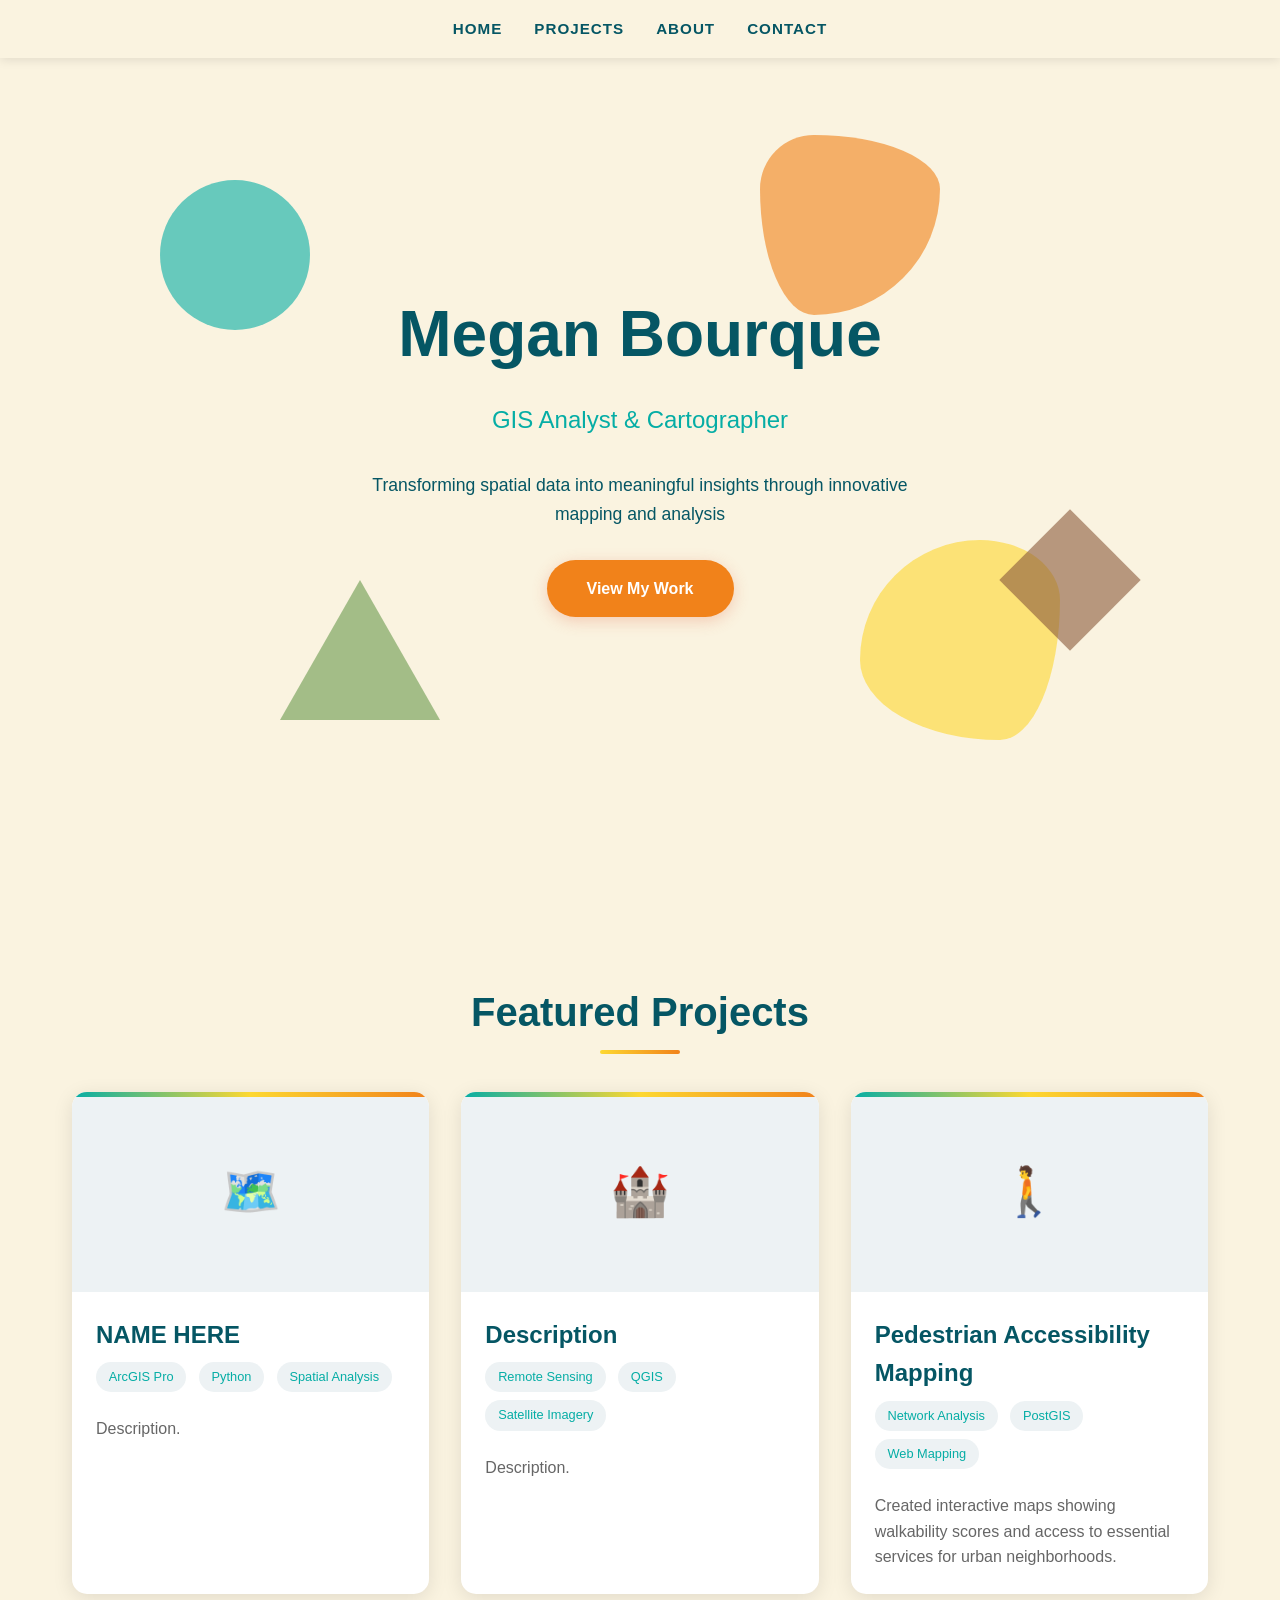
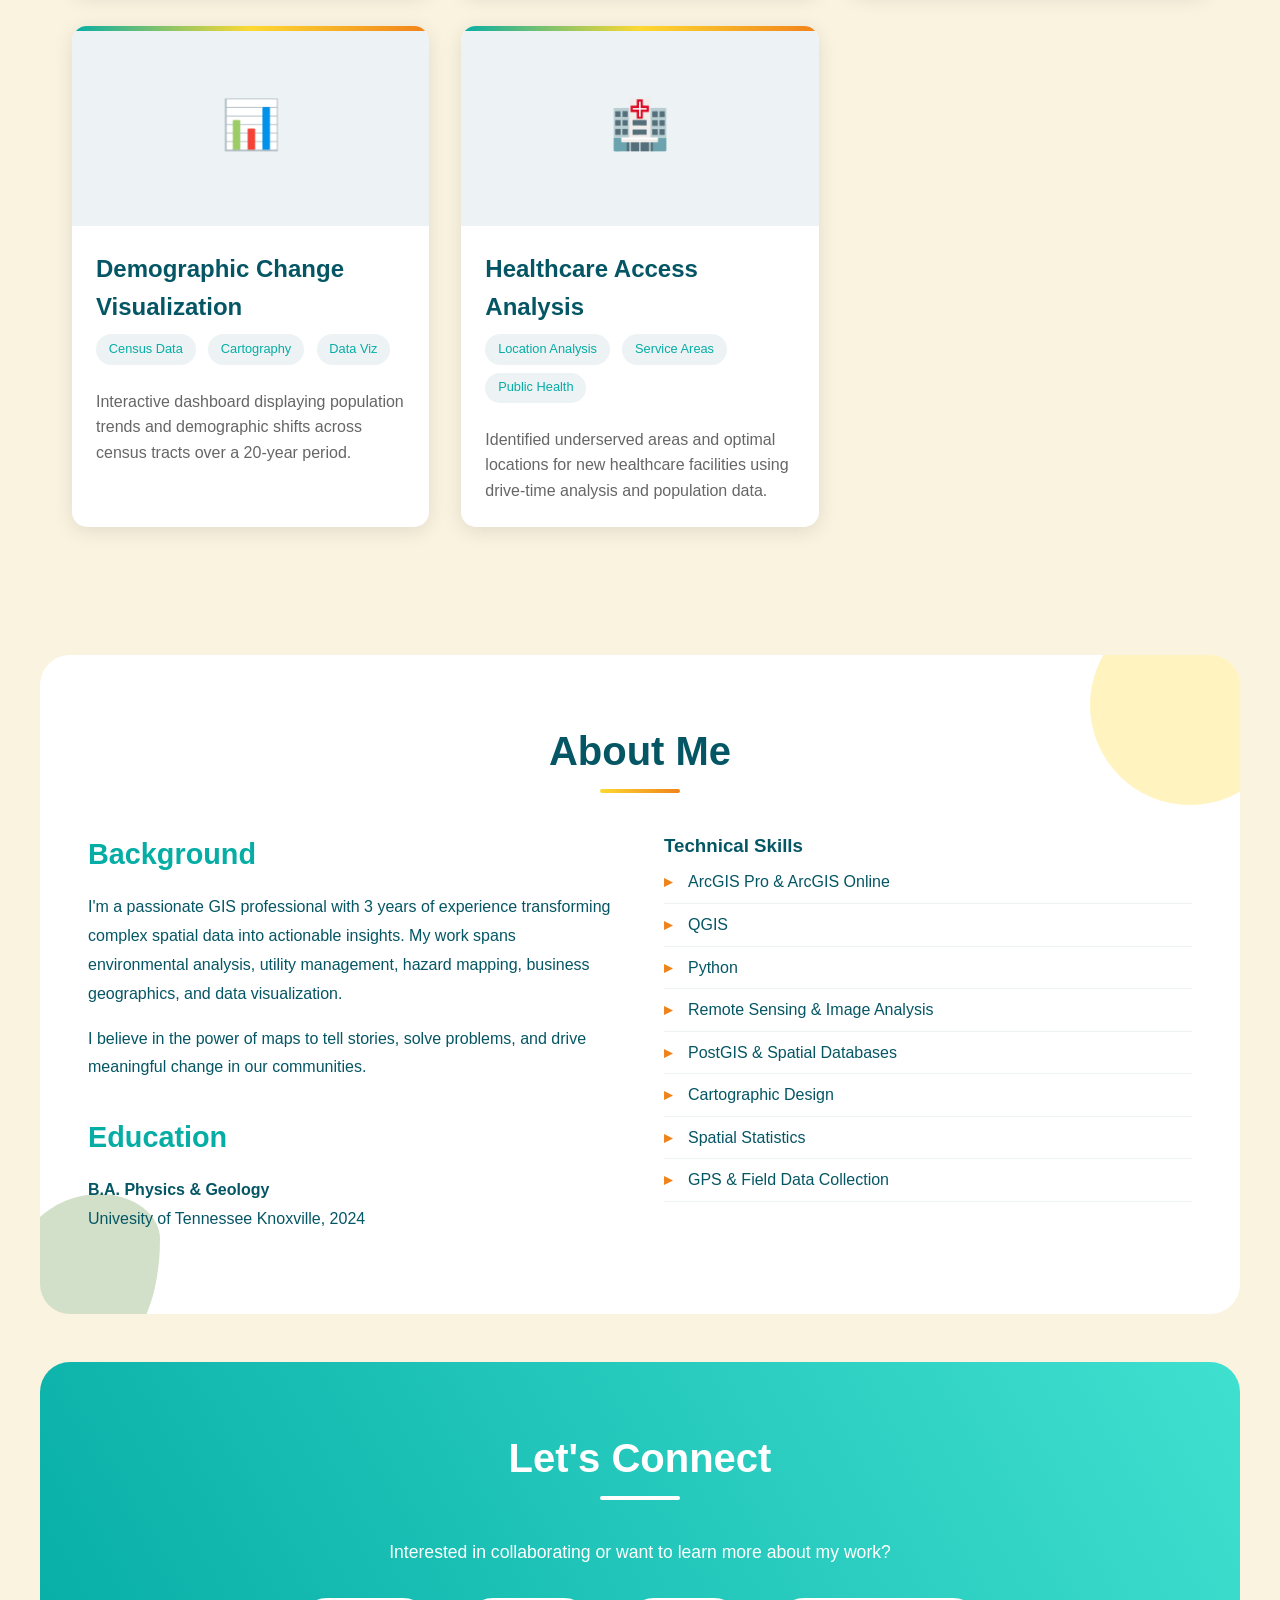
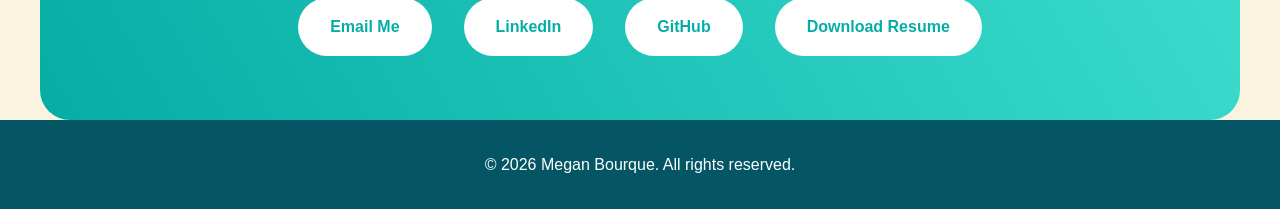
==== index.html @ 4f2a0fa8 "Update index.html" ====
<!doctype html>
<html itemscope="" itemtype="http://schema.org/WebPage" lang="en">

<!DOCTYPE html>
<html lang="en">
<head>
    <meta charset="UTF-8">
    <meta name="viewport" content="width=device-width, initial-scale=1.0">
    <title>GIS Portfolio | Your Name</title>
    <style>
        * {
            margin: 0;
            padding: 0;
            box-sizing: border-box;
        }

        :root {
            --teal: hsl(177, 94%, 35%);
            --orange: #f1821a;
            --yellow: #fdd831;
            --green: #6A994E;
            --brown: #8B5A3C;
            --cream: #FAF3E0;
            --dark: #055664;
            --light-gray: #EDF2F4;
            --tuqoise: #40E0D0;
        }

        body {
            font-family: 'Segoe UI', Tahoma, Geneva, Verdana, sans-serif;
            color: var(--dark);
            line-height: 1.6;
            background: var(--cream);
            overflow-x: hidden;
        }

        nav {
            position: fixed;
            top: 0;
            width: 100%;
            background: rgba(250, 243, 224, 0.95);
            backdrop-filter: blur(10px);
            padding: 1rem 2rem;
            z-index: 1000;
            box-shadow: 0 2px 10px rgba(0,0,0,0.1);
        }

        nav ul {
            list-style: none;
            display: flex;
            justify-content: center;
            gap: 2rem;
        }

        nav a {
            text-decoration: none;
            color: var(--dark);
            font-weight: 600;
            font-size: 0.95rem;
            text-transform: uppercase;
            letter-spacing: 1px;
            transition: color 0.3s;
            position: relative;
        }

        nav a::after {
            content: '';
            position: absolute;
            bottom: -5px;
            left: 0;
            width: 0;
            height: 3px;
            background: var(--teal);
            transition: width 0.3s;
        }

        nav a:hover::after {
            width: 100%;
        }

        nav a:hover {
            color: var(--teal);
        }

        #hero {
            min-height: 100vh;
            display: flex;
            align-items: center;
            justify-content: center;
            position: relative;
            overflow: hidden;
            padding-top: 80px;
        }

        .hero-content {
            text-align: center;
            z-index: 10;
            max-width: 800px;
            padding: 2rem;
        }

        .hero-content h1 {
            font-size: 4rem;
            font-weight: 800;
            margin-bottom: 1rem;
            color: var(--dark);
        }

        .hero-content .subtitle {
            font-size: 1.5rem;
            color: var(--teal);
            margin-bottom: 2rem;
            font-weight: 300;
        }

        .hero-content p {
            font-size: 1.1rem;
            margin-bottom: 2rem;
            max-width: 600px;
            margin-left: auto;
            margin-right: auto;
        }

        .cta-button {
            display: inline-block;
            padding: 1rem 2.5rem;
            background: var(--orange);
            color: white;
            text-decoration: none;
            border-radius: 50px;
            font-weight: 600;
            transition: all 0.3s;
            box-shadow: 0 4px 15px rgba(231, 111, 81, 0.3);
        }

        .cta-button:hover {
            transform: translateY(-3px);
            box-shadow: 0 6px 20px rgba(231, 111, 81, 0.4);
        }

        .shape {
            position: absolute;
            opacity: 0.6;
            animation: float 6s ease-in-out infinite;
        }

        .shape.circle {
            width: 150px;
            height: 150px;
            background: var(--teal);
            border-radius: 50%;
            top: 20%;
            left: 10%;
            animation-delay: 0s;
        }

        .shape.blob1 {
            width: 200px;
            height: 200px;
            background: var(--yellow);
            border-radius: 60% 40% 30% 70% / 60% 30% 70% 40%;
            top: 60%;
            right: 15%;
            animation-delay: 1s;
        }

        .shape.triangle {
            width: 0;
            height: 0;
            border-left: 80px solid transparent;
            border-right: 80px solid transparent;
            border-bottom: 140px solid var(--green);
            bottom: 20%;
            left: 20%;
            animation-delay: 2s;
        }

        .shape.blob2 {
            width: 180px;
            height: 180px;
            background: var(--orange);
            border-radius: 30% 70% 70% 30% / 30% 30% 70% 70%;
            top: 15%;
            right: 25%;
            animation-delay: 1.5s;
        }

        .shape.square {
            width: 100px;
            height: 100px;
            background: var(--brown);
            transform: rotate(45deg);
            bottom: 30%;
            right: 10%;
            animation-delay: 0.5s;
        }

        @keyframes float {
            0%, 100% {
                transform: translateY(0) rotate(0deg);
            }
            50% {
                transform: translateY(-20px) rotate(5deg);
            }
        }

        section {
            padding: 5rem 2rem;
            max-width: 1200px;
            margin: 0 auto;
        }

        section h2 {
            font-size: 2.5rem;
            margin-bottom: 3rem;
            text-align: center;
            position: relative;
            color: var(--dark);
        }

        section h2::after {
            content: '';
            position: absolute;
            bottom: -10px;
            left: 50%;
            transform: translateX(-50%);
            width: 80px;
            height: 4px;
            background: linear-gradient(90deg, var(--yellow), var(--orange));
            border-radius: 2px;
        }

        .projects-grid {
            display: grid;
            grid-template-columns: repeat(auto-fit, minmax(300px, 1fr));
            gap: 2rem;
            margin-top: 3rem;
        }

        .project-card {
            background: white;
            border-radius: 15px;
            overflow: hidden;
            box-shadow: 0 4px 20px rgba(0,0,0,0.1);
            transition: transform 0.3s, box-shadow 0.3s;
            position: relative;
        }

        .project-card::before {
            content: '';
            position: absolute;
            top: 0;
            left: 0;
            width: 100%;
            height: 5px;
            background: linear-gradient(90deg, var(--teal), var(--yellow), var(--orange));
        }

        .project-card:hover {
            transform: translateY(-10px);
            box-shadow: 0 8px 30px rgba(0,0,0,0.15);
        }

        .project-image {
            width: 100%;
            height: 200px;
            background: var(--light-gray);
            display: flex;
            align-items: center;
            justify-content: center;
            font-size: 3rem;
        }

        .project-content {
            padding: 1.5rem;
        }

        .project-content h3 {
            font-size: 1.5rem;
            margin-bottom: 0.5rem;
            color: var(--dark);
        }

        .project-tag {
            display: inline-block;
            padding: 0.3rem 0.8rem;
            background: var(--light-gray);
            color: var(--teal);
            border-radius: 20px;
            font-size: 0.8rem;
            margin-right: 0.5rem;
            margin-bottom: 0.5rem;
        }

        .project-content p {
            margin-top: 1rem;
            color: #666;
        }

        #about {
            background: white;
            border-radius: 30px;
            padding: 4rem 3rem;
            margin: 3rem auto;
            position: relative;
            overflow: hidden;
        }

        #about::before {
            content: '';
            position: absolute;
            top: -50px;
            right: -50px;
            width: 200px;
            height: 200px;
            background: var(--yellow);
            border-radius: 50%;
            opacity: 0.3;
        }

        #about::after {
            content: '';
            position: absolute;
            bottom: -30px;
            left: -30px;
            width: 150px;
            height: 150px;
            background: var(--green);
            border-radius: 60% 40% 30% 70% / 60% 30% 70% 40%;
            opacity: 0.3;
        }

        .about-content {
            display: grid;
            grid-template-columns: 1fr 1fr;
            gap: 3rem;
            position: relative;
            z-index: 1;
        }

        .about-text h3 {
            font-size: 1.8rem;
            margin-bottom: 1rem;
            color: var(--teal);
        }

        .about-text p {
            margin-bottom: 1rem;
            line-height: 1.8;
        }

        .skills-list {
            list-style: none;
        }

        .skills-list li {
            padding: 0.5rem 0;
            border-bottom: 1px solid var(--light-gray);
            position: relative;
            padding-left: 1.5rem;
        }

        .skills-list li::before {
            content: '▸';
            position: absolute;
            left: 0;
            color: var(--orange);
            font-weight: bold;
        }

        #contact {
            text-align: center;
            background: linear-gradient(60deg, var(--teal), var(--tuqoise));
            color: white;
            border-radius: 30px;
            padding: 4rem 2rem;
        }

        #contact h2 {
            color: white;
        }

        #contact h2::after {
            background: white;
        }

        .contact-links {
            display: flex;
            justify-content: center;
            gap: 2rem;
            margin-top: 2rem;
            flex-wrap: wrap;
        }

        .contact-link {
            display: inline-block;
            padding: 1rem 2rem;
            background: white;
            color: var(--teal);
            text-decoration: none;
            border-radius: 50px;
            font-weight: 600;
            transition: all 0.3s;
        }

        .contact-link:hover {
            transform: translateY(-3px);
            box-shadow: 0 6px 20px rgba(0,0,0,0.2);
        }

        footer {
            text-align: center;
            padding: 2rem;
            background: var(--dark);
            color: white;
        }

        @media (max-width: 768px) {
            .hero-content h1 {
                font-size: 2.5rem;
            }
            .hero-content .subtitle {
                font-size: 1.2rem;
            }
            nav ul {
                flex-wrap: wrap;
                gap: 1rem;
            }
            .about-content {
                grid-template-columns: 1fr;
            }
            section {
                padding: 3rem 1rem;
            }
            .shape {
                opacity: 0.3;
            }
        }
    </style>
</head>
<body>
    <nav>
        <ul>
            <li><a href="#hero">Home</a></li>
            <li><a href="#projects">Projects</a></li>
            <li><a href="#about">About</a></li>
            <li><a href="#contact">Contact</a></li>
        </ul>
    </nav>

    <section id="hero">
        <div class="shape circle"></div>
        <div class="shape blob1"></div>
        <div class="shape triangle"></div>
        <div class="shape blob2"></div>
        <div class="shape square"></div>
        
        <div class="hero-content">
            <h1>Megan Bourque</h1>
            <p class="subtitle">GIS Analyst & Cartographer</p>
            <p>Transforming spatial data into meaningful insights through innovative mapping and analysis</p>
            <a href="#projects" class="cta-button">View My Work</a>
        </div>
    </section>

    <section id="projects">
        <h2>Featured Projects</h2>
        <div class="projects-grid">
            <div class="project-card">
                <div class="project-image">🗺️</div>
                <div class="project-content">
                    <h3>NAME HERE</h3>
                    <div>
                        <span class="project-tag">ArcGIS Pro</span>
                        <span class="project-tag">Python</span>
                        <span class="project-tag">Spatial Analysis</span>
                    </div>
                    <p>Description.</p>
                </div>
            </div>

            <div class="project-card">
                <div class="project-image">🏰</div>
                <div class="project-content">
                    <h3>Description</h3>
                    <div>
                        <span class="project-tag">Remote Sensing</span>
                        <span class="project-tag">QGIS</span>
                        <span class="project-tag">Satellite Imagery</span>
                    </div>
                    <p>Description.</p>
                </div>
            </div>

            <div class="project-card">
                <div class="project-image">🚶</div>
                <div class="project-content">
                    <h3>Pedestrian Accessibility Mapping</h3>
                    <div>
                        <span class="project-tag">Network Analysis</span>
                        <span class="project-tag">PostGIS</span>
                        <span class="project-tag">Web Mapping</span>
                    </div>
                    <p>Created interactive maps showing walkability scores and access to essential services for urban neighborhoods.</p>
                </div>
            </div>

            <div class="project-card">
                <div class="project-image">📊</div>
                <div class="project-content">
                    <h3>Demographic Change Visualization</h3>
                    <div>
                        <span class="project-tag">Census Data</span>
                        <span class="project-tag">Cartography</span>
                        <span class="project-tag">Data Viz</span>
                    </div>
                    <p>Interactive dashboard displaying population trends and demographic shifts across census tracts over a 20-year period.</p>
                </div>
            </div>

            <div class="project-card">
                <div class="project-image">🏥</div>
                <div class="project-content">
                    <h3>Healthcare Access Analysis</h3>
                    <div>
                        <span class="project-tag">Location Analysis</span>
                        <span class="project-tag">Service Areas</span>
                        <span class="project-tag">Public Health</span>
                    </div>
                    <p>Identified underserved areas and optimal locations for new healthcare facilities using drive-time analysis and population data.</p>
                </div>
            </div>
        </div>
    </section>

    <section id="about">
        <h2>About Me</h2>
        <div class="about-content">
            <div class="about-text">
                <h3>Background</h3>
                <p>I'm a passionate GIS professional with 3 years of experience transforming complex spatial data into actionable insights. My work spans environmental analysis, utility management, hazard mapping, business geographics, and data visualization.</p>
                <p>I believe in the power of maps to tell stories, solve problems, and drive meaningful change in our communities.</p>
                <h3 style="margin-top: 2rem;">Education</h3>
                <p><strong>B.A. Physics & Geology </strong><br>
                Univesity of Tennessee Knoxville, 2024</p>
            </div>
            <div class="about-skills">
                <h3>Technical Skills</h3>
                <ul class="skills-list">
                    <li>ArcGIS Pro & ArcGIS Online</li>
                    <li>QGIS</li>
                    <li>Python </li>
                    <li>Remote Sensing & Image Analysis</li>
                    <li>PostGIS & Spatial Databases</li>
                    <li>Cartographic Design</li>
                    <li>Spatial Statistics</li>
                    <li>GPS & Field Data Collection</li>
                </ul>
            </div>
        </div>
    </section>

    <section id="contact">
        <h2>Let's Connect</h2>
        <p style="margin-bottom: 2rem; font-size: 1.1rem;">Interested in collaborating or want to learn more about my work?</p>
        <div class="contact-links">
            <a href="mailto:meganmakesmaps@gmail.com" class="contact-link">Email Me</a>
            <a href="https://www.linkedin.com/in/megan-bourque/" class="contact-link">LinkedIn</a>
            <a href="" class="contact-link">GitHub</a>
            <a href="your-resume.pdf" class="contact-link">Download Resume</a>
        </div>
    </section>

    <footer>
        <p>&copy; 2026 Megan Bourque. All rights reserved.</p>
    </footer>

    <script>
        document.querySelectorAll('a[href^="#"]').forEach(anchor => {
            anchor.addEventListener('click', function (e) {
                e.preventDefault();
                const target = document.querySelector(this.getAttribute('href'));
                if (target) {
                    target.scrollIntoView({
                        behavior: 'smooth',
                        block: 'start'
                    });
                }
            });
        });

        window.addEventListener('scroll', () => {
            let current = '';
            const sections = document.querySelectorAll('section');
            
            sections.forEach(section => {
                const sectionTop = section.offsetTop;
                const sectionHeight = section.clientHeight;
                if (pageYOffset >= sectionTop - 100) {
                    current = section.getAttribute('id');
                }
            });

            document.querySelectorAll('nav a').forEach(link => {
                link.classList.remove('active');
                if (link.getAttribute('href').slice(1) === current) {
                    link.classList.add('active');
                }
            });
        });
    </script>
</body>
</html>
</html>
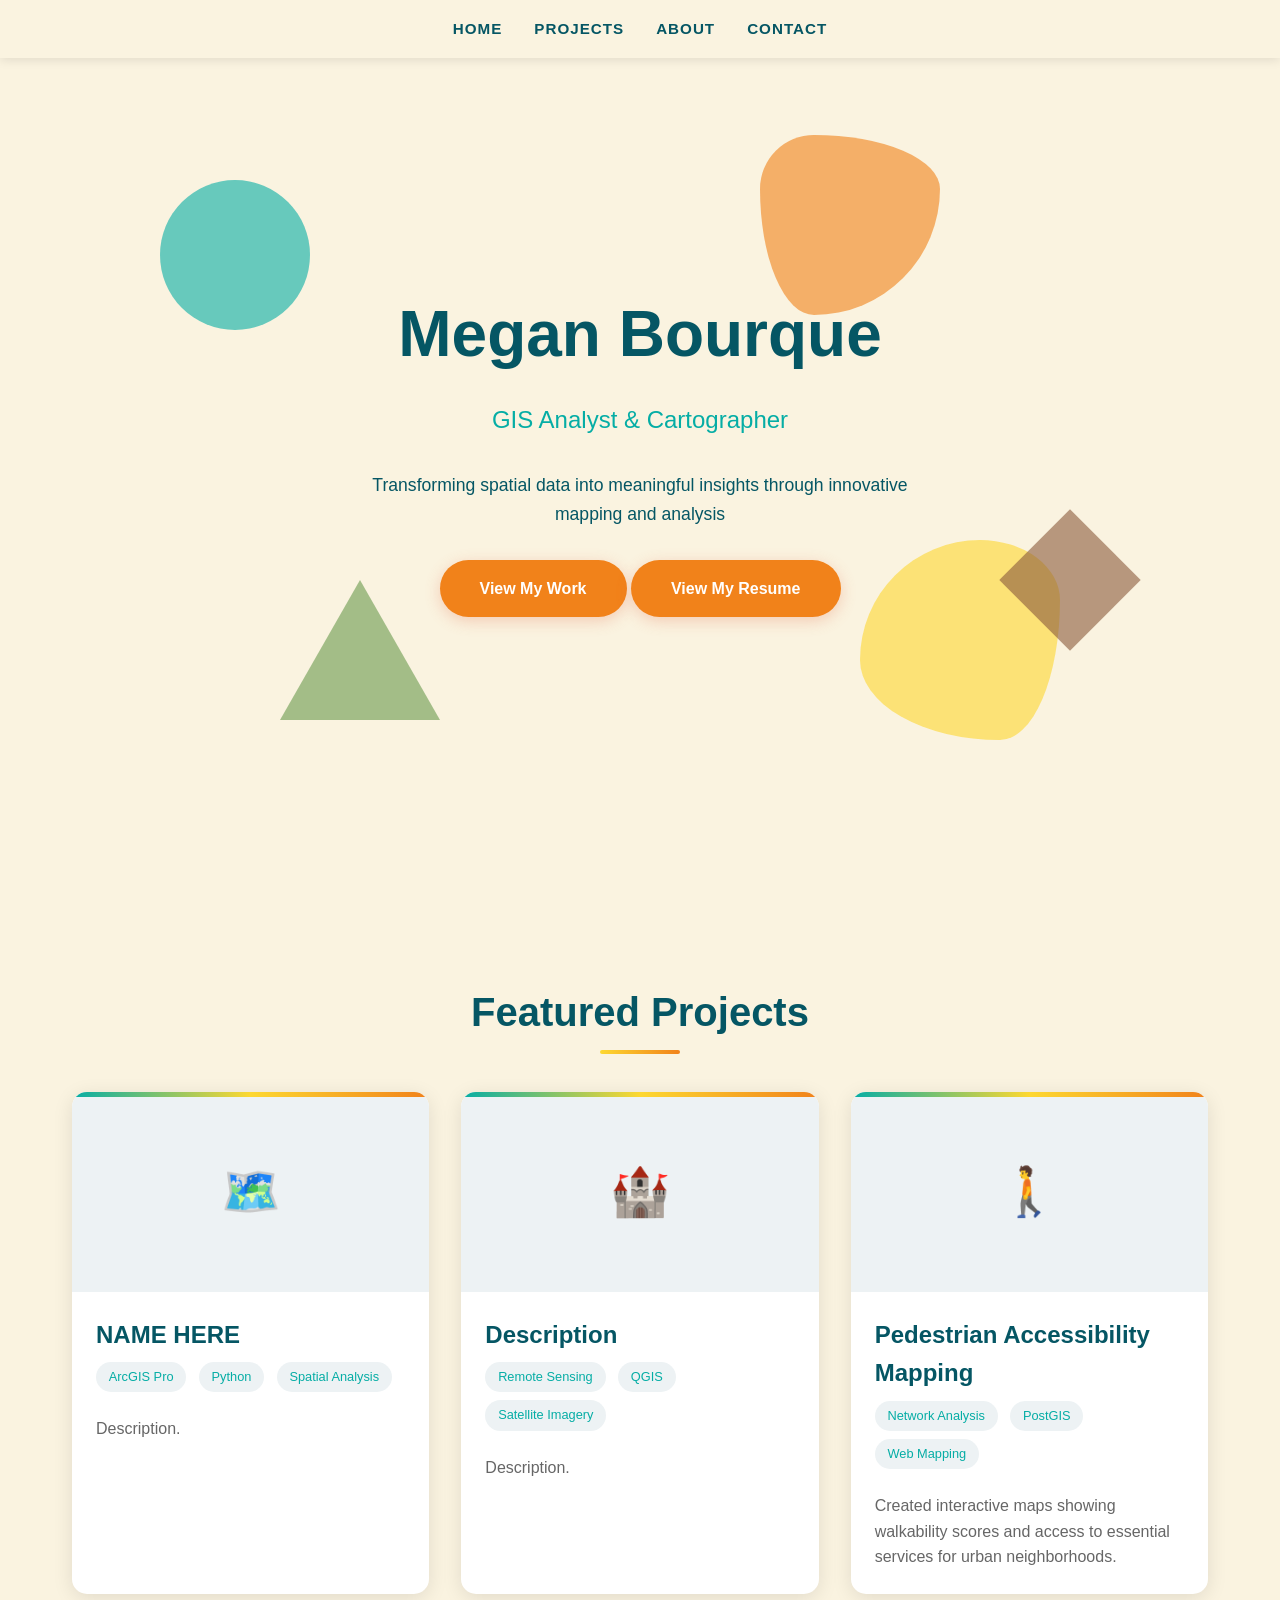
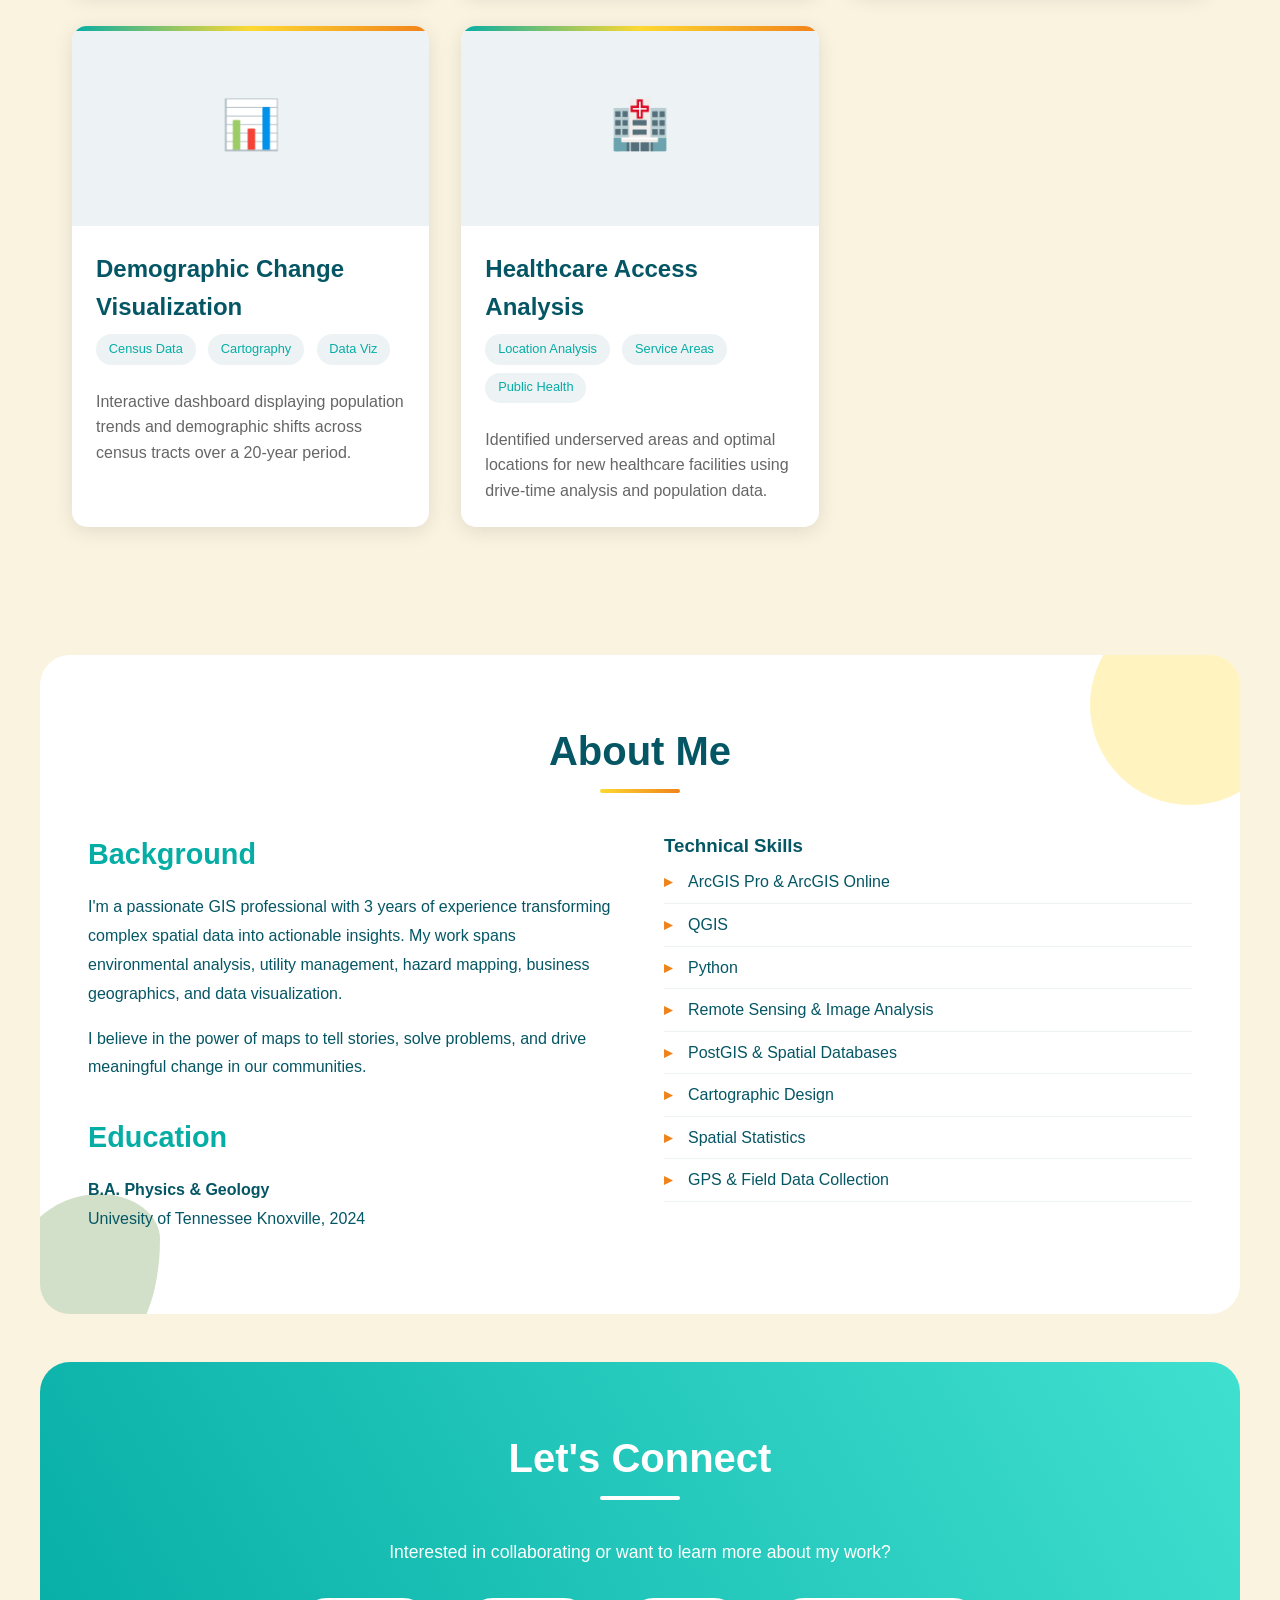
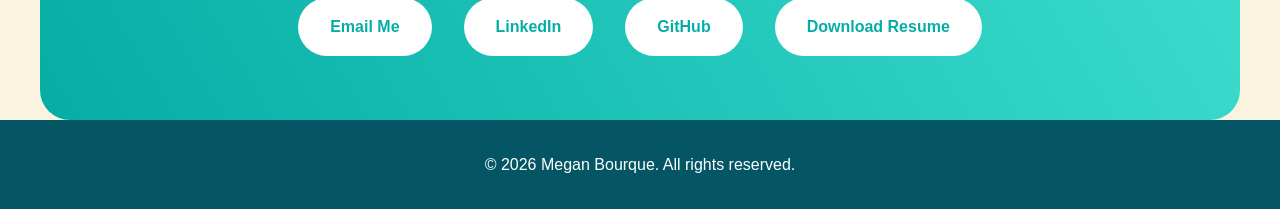
==== commit afef01a9: "added resume href" ====
--- a/index.html
+++ b/index.html
@@ -460,6 +460,7 @@
             <p class="subtitle">GIS Analyst & Cartographer</p>
             <p>Transforming spatial data into meaningful insights through innovative mapping and analysis</p>
             <a href="#projects" class="cta-button">View My Work</a>
+            <a href="BourqueMegan_ResumeSpring2026.pdf" class="cta-button">View My Resume</a>
         </div>
     </section>
 
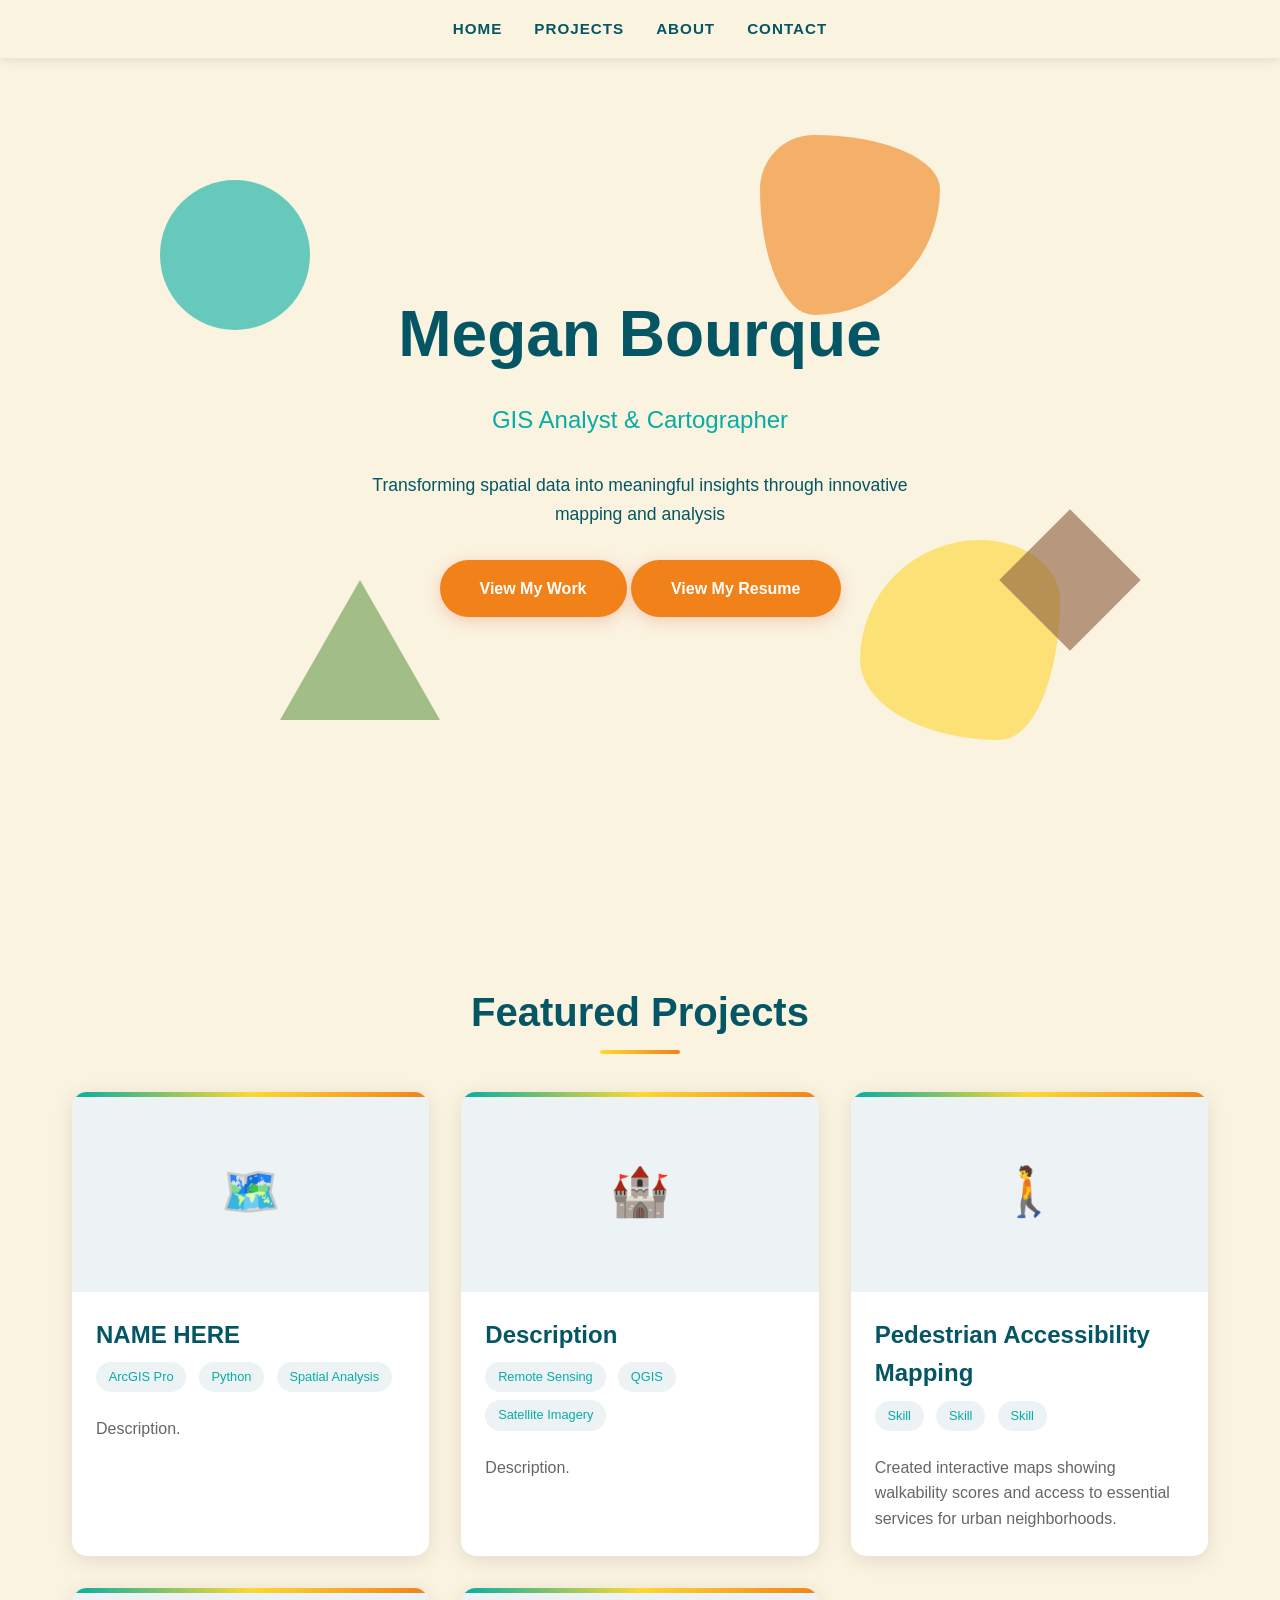
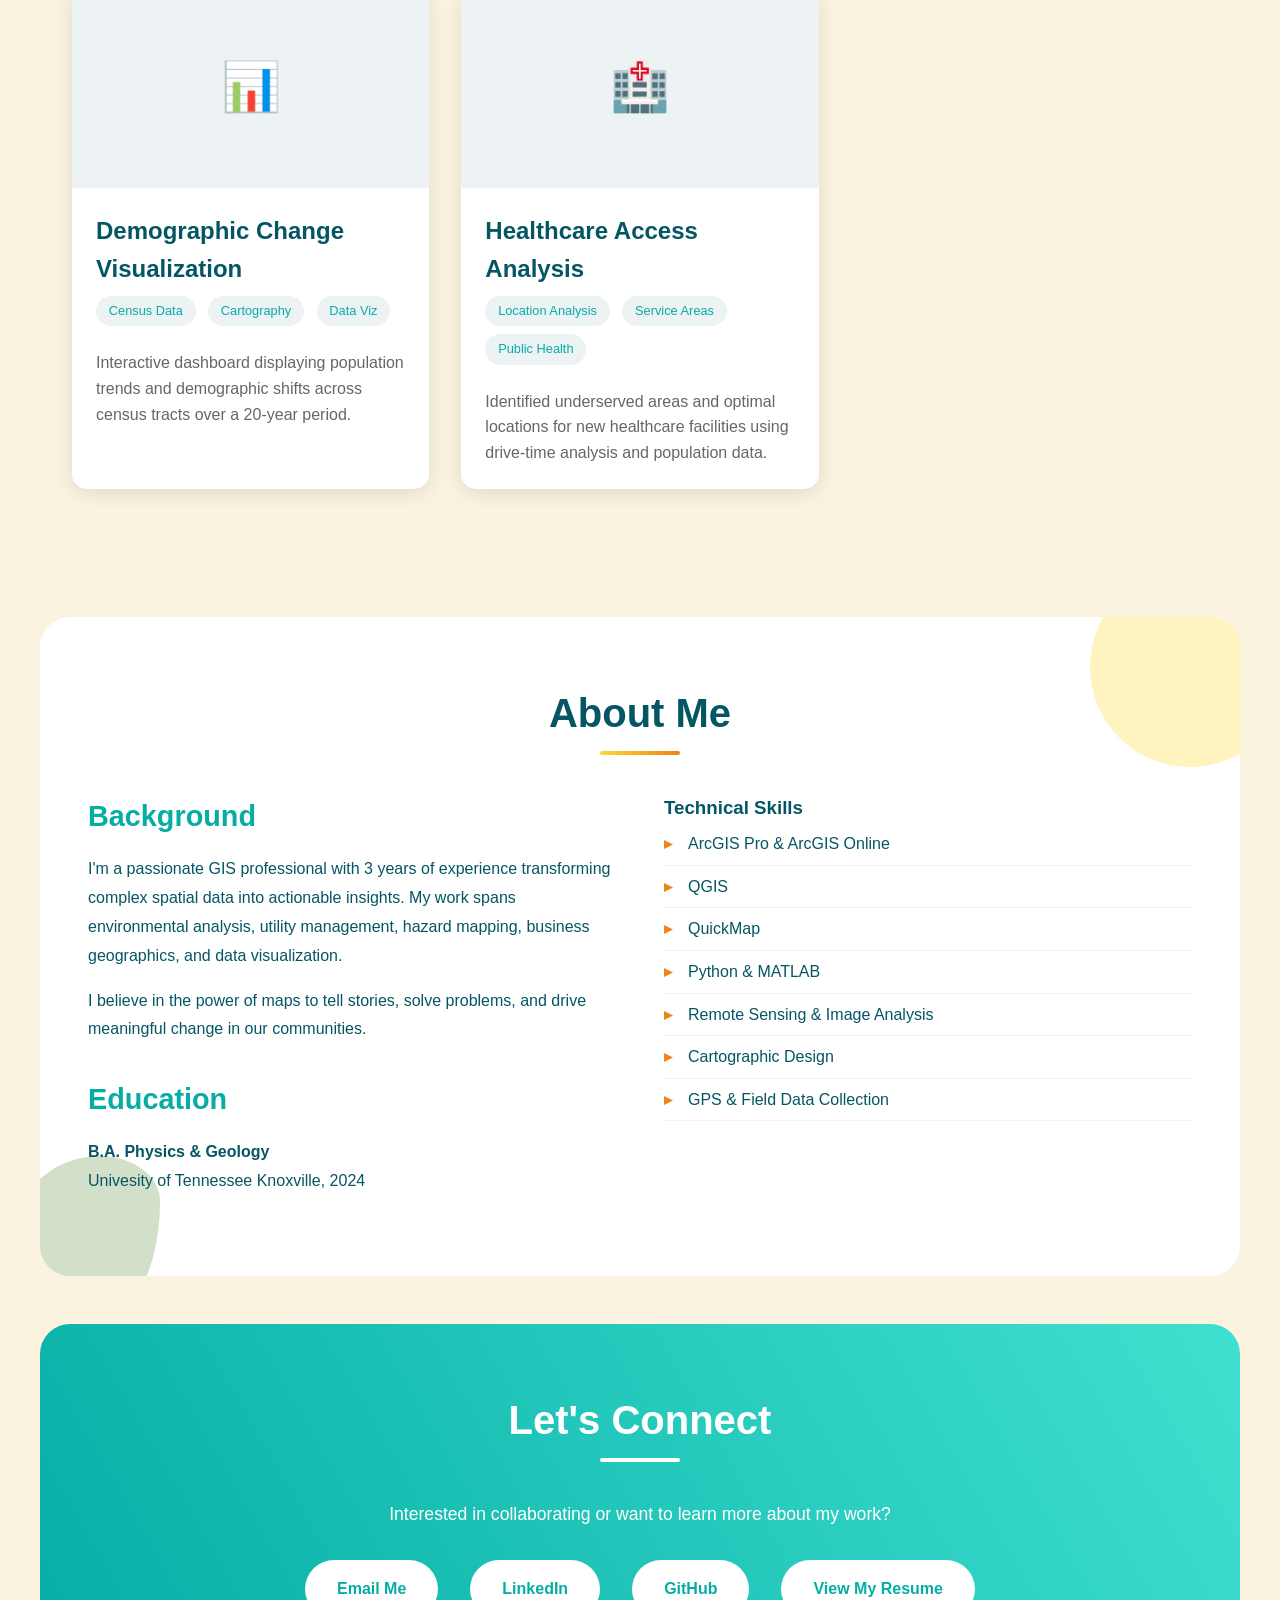
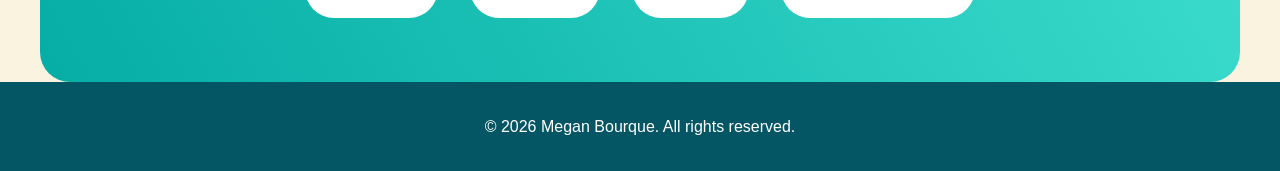
==== commit 92421cb2: "Update index.html" ====
--- a/index.html
+++ b/index.html
@@ -498,9 +498,9 @@
                 <div class="project-content">
                     <h3>Pedestrian Accessibility Mapping</h3>
                     <div>
-                        <span class="project-tag">Network Analysis</span>
-                        <span class="project-tag">PostGIS</span>
-                        <span class="project-tag">Web Mapping</span>
+                        <span class="project-tag">Skill</span>
+                        <span class="project-tag">Skill</span>
+                        <span class="project-tag">Skill</span>
                     </div>
                     <p>Created interactive maps showing walkability scores and access to essential services for urban neighborhoods.</p>
                 </div>
@@ -550,11 +550,10 @@
                 <ul class="skills-list">
                     <li>ArcGIS Pro & ArcGIS Online</li>
                     <li>QGIS</li>
-                    <li>Python </li>
+                    <li>QuickMap</li>
+                    <li>Python & MATLAB</li>
                     <li>Remote Sensing & Image Analysis</li>
-                    <li>PostGIS & Spatial Databases</li>
                     <li>Cartographic Design</li>
-                    <li>Spatial Statistics</li>
                     <li>GPS & Field Data Collection</li>
                 </ul>
             </div>
@@ -568,7 +567,7 @@
             <a href="mailto:meganmakesmaps@gmail.com" class="contact-link">Email Me</a>
             <a href="https://www.linkedin.com/in/megan-bourque/" class="contact-link">LinkedIn</a>
             <a href="" class="contact-link">GitHub</a>
-            <a href="your-resume.pdf" class="contact-link">Download Resume</a>
+            <a href="BourqueMegan_ResumeSpring2026.pdf" class="contact-link">View My Resume</a>
         </div>
     </section>
 
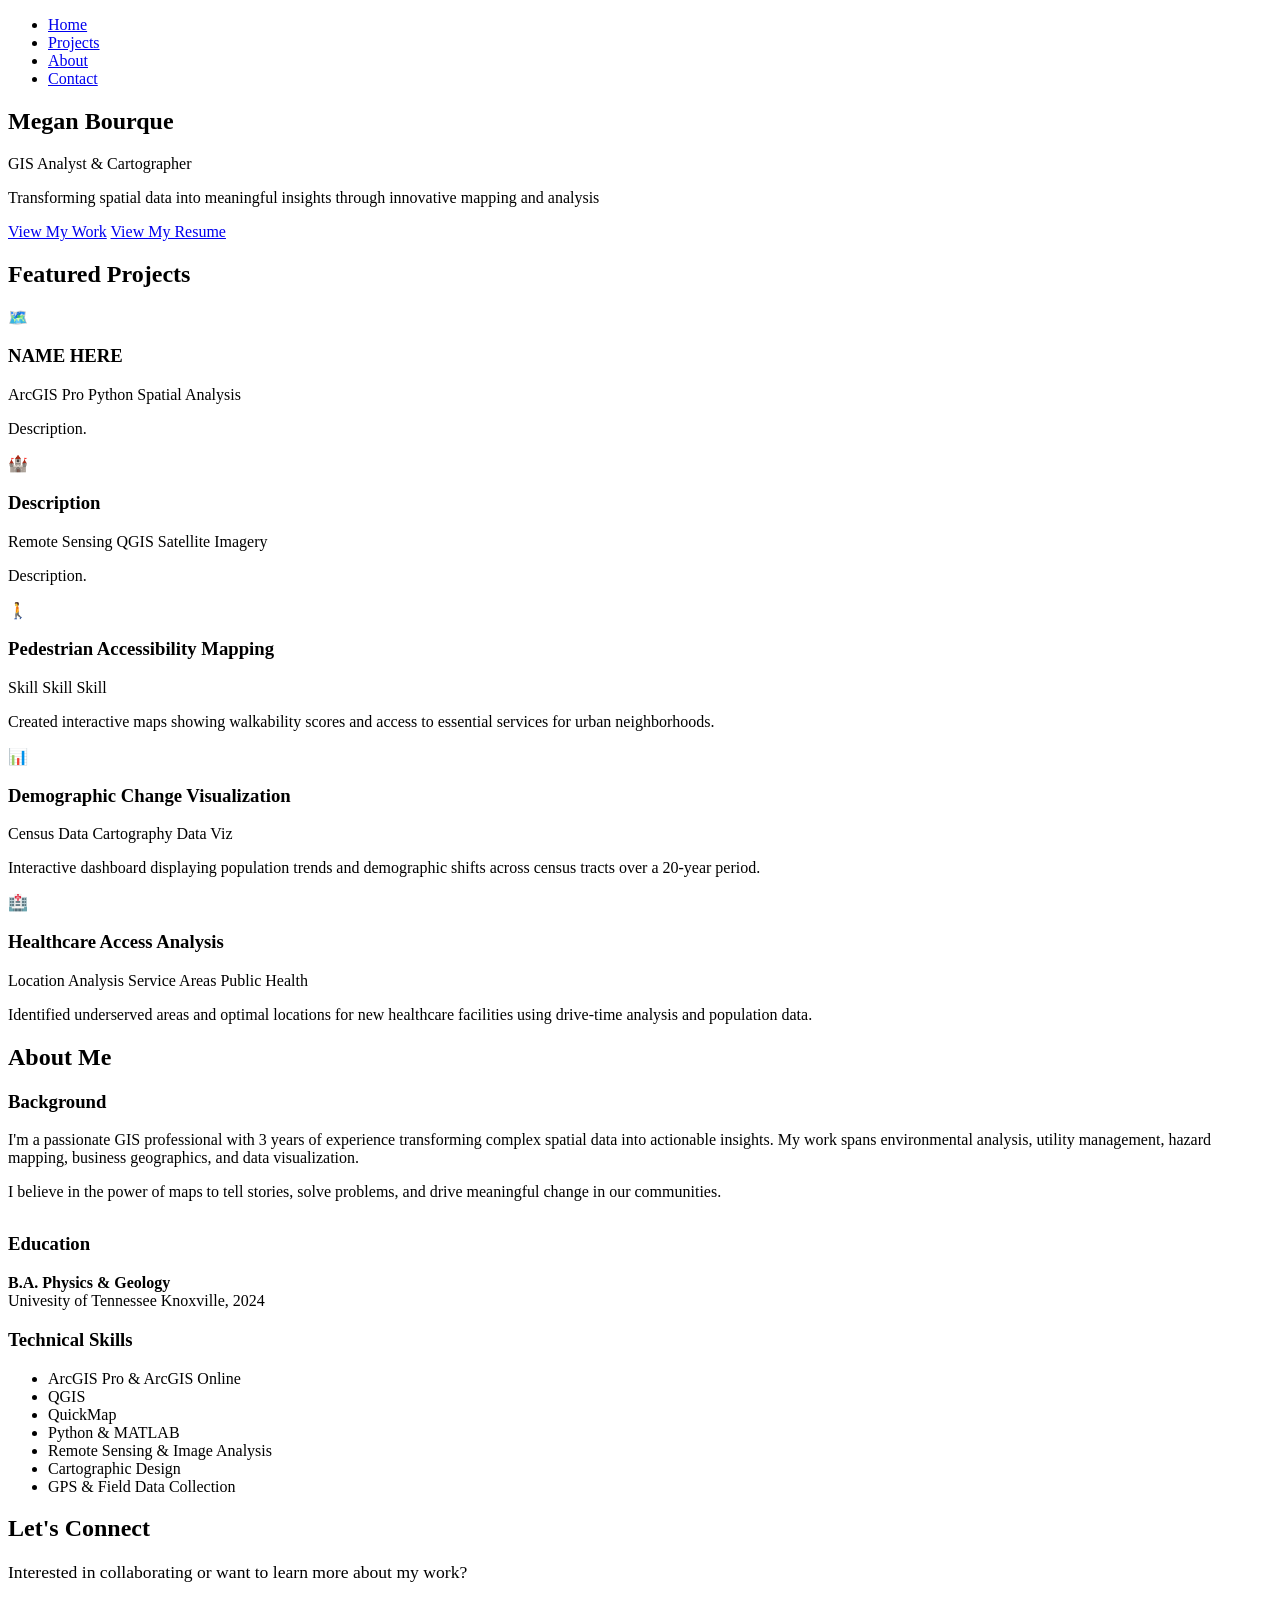
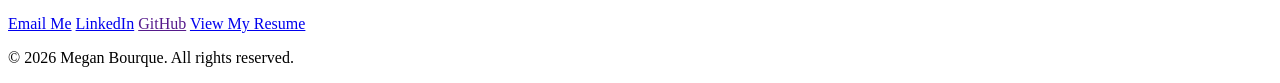
==== commit 5ce08b3b: "Update index.html" ====
--- a/index.html
+++ b/index.html
@@ -6,437 +6,8 @@
 <head>
     <meta charset="UTF-8">
     <meta name="viewport" content="width=device-width, initial-scale=1.0">
-    <title>GIS Portfolio | Your Name</title>
-    <style>
-        * {
-            margin: 0;
-            padding: 0;
-            box-sizing: border-box;
-        }
-
-        :root {
-            --teal: hsl(177, 94%, 35%);
-            --orange: #f1821a;
-            --yellow: #fdd831;
-            --green: #6A994E;
-            --brown: #8B5A3C;
-            --cream: #FAF3E0;
-            --dark: #055664;
-            --light-gray: #EDF2F4;
-            --tuqoise: #40E0D0;
-        }
-
-        body {
-            font-family: 'Segoe UI', Tahoma, Geneva, Verdana, sans-serif;
-            color: var(--dark);
-            line-height: 1.6;
-            background: var(--cream);
-            overflow-x: hidden;
-        }
-
-        nav {
-            position: fixed;
-            top: 0;
-            width: 100%;
-            background: rgba(250, 243, 224, 0.95);
-            backdrop-filter: blur(10px);
-            padding: 1rem 2rem;
-            z-index: 1000;
-            box-shadow: 0 2px 10px rgba(0,0,0,0.1);
-        }
-
-        nav ul {
-            list-style: none;
-            display: flex;
-            justify-content: center;
-            gap: 2rem;
-        }
-
-        nav a {
-            text-decoration: none;
-            color: var(--dark);
-            font-weight: 600;
-            font-size: 0.95rem;
-            text-transform: uppercase;
-            letter-spacing: 1px;
-            transition: color 0.3s;
-            position: relative;
-        }
-
-        nav a::after {
-            content: '';
-            position: absolute;
-            bottom: -5px;
-            left: 0;
-            width: 0;
-            height: 3px;
-            background: var(--teal);
-            transition: width 0.3s;
-        }
-
-        nav a:hover::after {
-            width: 100%;
-        }
-
-        nav a:hover {
-            color: var(--teal);
-        }
-
-        #hero {
-            min-height: 100vh;
-            display: flex;
-            align-items: center;
-            justify-content: center;
-            position: relative;
-            overflow: hidden;
-            padding-top: 80px;
-        }
-
-        .hero-content {
-            text-align: center;
-            z-index: 10;
-            max-width: 800px;
-            padding: 2rem;
-        }
-
-        .hero-content h1 {
-            font-size: 4rem;
-            font-weight: 800;
-            margin-bottom: 1rem;
-            color: var(--dark);
-        }
-
-        .hero-content .subtitle {
-            font-size: 1.5rem;
-            color: var(--teal);
-            margin-bottom: 2rem;
-            font-weight: 300;
-        }
-
-        .hero-content p {
-            font-size: 1.1rem;
-            margin-bottom: 2rem;
-            max-width: 600px;
-            margin-left: auto;
-            margin-right: auto;
-        }
-
-        .cta-button {
-            display: inline-block;
-            padding: 1rem 2.5rem;
-            background: var(--orange);
-            color: white;
-            text-decoration: none;
-            border-radius: 50px;
-            font-weight: 600;
-            transition: all 0.3s;
-            box-shadow: 0 4px 15px rgba(231, 111, 81, 0.3);
-        }
-
-        .cta-button:hover {
-            transform: translateY(-3px);
-            box-shadow: 0 6px 20px rgba(231, 111, 81, 0.4);
-        }
-
-        .shape {
-            position: absolute;
-            opacity: 0.6;
-            animation: float 6s ease-in-out infinite;
-        }
-
-        .shape.circle {
-            width: 150px;
-            height: 150px;
-            background: var(--teal);
-            border-radius: 50%;
-            top: 20%;
-            left: 10%;
-            animation-delay: 0s;
-        }
-
-        .shape.blob1 {
-            width: 200px;
-            height: 200px;
-            background: var(--yellow);
-            border-radius: 60% 40% 30% 70% / 60% 30% 70% 40%;
-            top: 60%;
-            right: 15%;
-            animation-delay: 1s;
-        }
-
-        .shape.triangle {
-            width: 0;
-            height: 0;
-            border-left: 80px solid transparent;
-            border-right: 80px solid transparent;
-            border-bottom: 140px solid var(--green);
-            bottom: 20%;
-            left: 20%;
-            animation-delay: 2s;
-        }
-
-        .shape.blob2 {
-            width: 180px;
-            height: 180px;
-            background: var(--orange);
-            border-radius: 30% 70% 70% 30% / 30% 30% 70% 70%;
-            top: 15%;
-            right: 25%;
-            animation-delay: 1.5s;
-        }
-
-        .shape.square {
-            width: 100px;
-            height: 100px;
-            background: var(--brown);
-            transform: rotate(45deg);
-            bottom: 30%;
-            right: 10%;
-            animation-delay: 0.5s;
-        }
-
-        @keyframes float {
-            0%, 100% {
-                transform: translateY(0) rotate(0deg);
-            }
-            50% {
-                transform: translateY(-20px) rotate(5deg);
-            }
-        }
-
-        section {
-            padding: 5rem 2rem;
-            max-width: 1200px;
-            margin: 0 auto;
-        }
-
-        section h2 {
-            font-size: 2.5rem;
-            margin-bottom: 3rem;
-            text-align: center;
-            position: relative;
-            color: var(--dark);
-        }
-
-        section h2::after {
-            content: '';
-            position: absolute;
-            bottom: -10px;
-            left: 50%;
-            transform: translateX(-50%);
-            width: 80px;
-            height: 4px;
-            background: linear-gradient(90deg, var(--yellow), var(--orange));
-            border-radius: 2px;
-        }
-
-        .projects-grid {
-            display: grid;
-            grid-template-columns: repeat(auto-fit, minmax(300px, 1fr));
-            gap: 2rem;
-            margin-top: 3rem;
-        }
-
-        .project-card {
-            background: white;
-            border-radius: 15px;
-            overflow: hidden;
-            box-shadow: 0 4px 20px rgba(0,0,0,0.1);
-            transition: transform 0.3s, box-shadow 0.3s;
-            position: relative;
-        }
-
-        .project-card::before {
-            content: '';
-            position: absolute;
-            top: 0;
-            left: 0;
-            width: 100%;
-            height: 5px;
-            background: linear-gradient(90deg, var(--teal), var(--yellow), var(--orange));
-        }
-
-        .project-card:hover {
-            transform: translateY(-10px);
-            box-shadow: 0 8px 30px rgba(0,0,0,0.15);
-        }
-
-        .project-image {
-            width: 100%;
-            height: 200px;
-            background: var(--light-gray);
-            display: flex;
-            align-items: center;
-            justify-content: center;
-            font-size: 3rem;
-        }
-
-        .project-content {
-            padding: 1.5rem;
-        }
-
-        .project-content h3 {
-            font-size: 1.5rem;
-            margin-bottom: 0.5rem;
-            color: var(--dark);
-        }
-
-        .project-tag {
-            display: inline-block;
-            padding: 0.3rem 0.8rem;
-            background: var(--light-gray);
-            color: var(--teal);
-            border-radius: 20px;
-            font-size: 0.8rem;
-            margin-right: 0.5rem;
-            margin-bottom: 0.5rem;
-        }
-
-        .project-content p {
-            margin-top: 1rem;
-            color: #666;
-        }
-
-        #about {
-            background: white;
-            border-radius: 30px;
-            padding: 4rem 3rem;
-            margin: 3rem auto;
-            position: relative;
-            overflow: hidden;
-        }
-
-        #about::before {
-            content: '';
-            position: absolute;
-            top: -50px;
-            right: -50px;
-            width: 200px;
-            height: 200px;
-            background: var(--yellow);
-            border-radius: 50%;
-            opacity: 0.3;
-        }
-
-        #about::after {
-            content: '';
-            position: absolute;
-            bottom: -30px;
-            left: -30px;
-            width: 150px;
-            height: 150px;
-            background: var(--green);
-            border-radius: 60% 40% 30% 70% / 60% 30% 70% 40%;
-            opacity: 0.3;
-        }
-
-        .about-content {
-            display: grid;
-            grid-template-columns: 1fr 1fr;
-            gap: 3rem;
-            position: relative;
-            z-index: 1;
-        }
-
-        .about-text h3 {
-            font-size: 1.8rem;
-            margin-bottom: 1rem;
-            color: var(--teal);
-        }
-
-        .about-text p {
-            margin-bottom: 1rem;
-            line-height: 1.8;
-        }
-
-        .skills-list {
-            list-style: none;
-        }
-
-        .skills-list li {
-            padding: 0.5rem 0;
-            border-bottom: 1px solid var(--light-gray);
-            position: relative;
-            padding-left: 1.5rem;
-        }
-
-        .skills-list li::before {
-            content: '▸';
-            position: absolute;
-            left: 0;
-            color: var(--orange);
-            font-weight: bold;
-        }
-
-        #contact {
-            text-align: center;
-            background: linear-gradient(60deg, var(--teal), var(--tuqoise));
-            color: white;
-            border-radius: 30px;
-            padding: 4rem 2rem;
-        }
-
-        #contact h2 {
-            color: white;
-        }
-
-        #contact h2::after {
-            background: white;
-        }
-
-        .contact-links {
-            display: flex;
-            justify-content: center;
-            gap: 2rem;
-            margin-top: 2rem;
-            flex-wrap: wrap;
-        }
-
-        .contact-link {
-            display: inline-block;
-            padding: 1rem 2rem;
-            background: white;
-            color: var(--teal);
-            text-decoration: none;
-            border-radius: 50px;
-            font-weight: 600;
-            transition: all 0.3s;
-        }
-
-        .contact-link:hover {
-            transform: translateY(-3px);
-            box-shadow: 0 6px 20px rgba(0,0,0,0.2);
-        }
-
-        footer {
-            text-align: center;
-            padding: 2rem;
-            background: var(--dark);
-            color: white;
-        }
-
-        @media (max-width: 768px) {
-            .hero-content h1 {
-                font-size: 2.5rem;
-            }
-            .hero-content .subtitle {
-                font-size: 1.2rem;
-            }
-            nav ul {
-                flex-wrap: wrap;
-                gap: 1rem;
-            }
-            .about-content {
-                grid-template-columns: 1fr;
-            }
-            section {
-                padding: 3rem 1rem;
-            }
-            .shape {
-                opacity: 0.3;
-            }
-        }
-    </style>
+    <link rel="stylesheet" href="styling.css">
+    <title>GIS Portfolio | Megan B. Bourque</title>
 </head>
 <body>
     <nav>
@@ -460,7 +31,7 @@
             <p class="subtitle">GIS Analyst & Cartographer</p>
             <p>Transforming spatial data into meaningful insights through innovative mapping and analysis</p>
             <a href="#projects" class="cta-button">View My Work</a>
-            <a href="BourqueMegan_ResumeSpring2026.pdf" class="cta-button">View My Resume</a>
+            <a href="resume.html" class="cta-button">View My Resume</a>
         </div>
     </section>
 
@@ -567,7 +138,7 @@
             <a href="mailto:meganmakesmaps@gmail.com" class="contact-link">Email Me</a>
             <a href="https://www.linkedin.com/in/megan-bourque/" class="contact-link">LinkedIn</a>
             <a href="" class="contact-link">GitHub</a>
-            <a href="BourqueMegan_ResumeSpring2026.pdf" class="contact-link">View My Resume</a>
+            <a href="resume.html" class="contact-link">View My Resume</a>
         </div>
     </section>
 
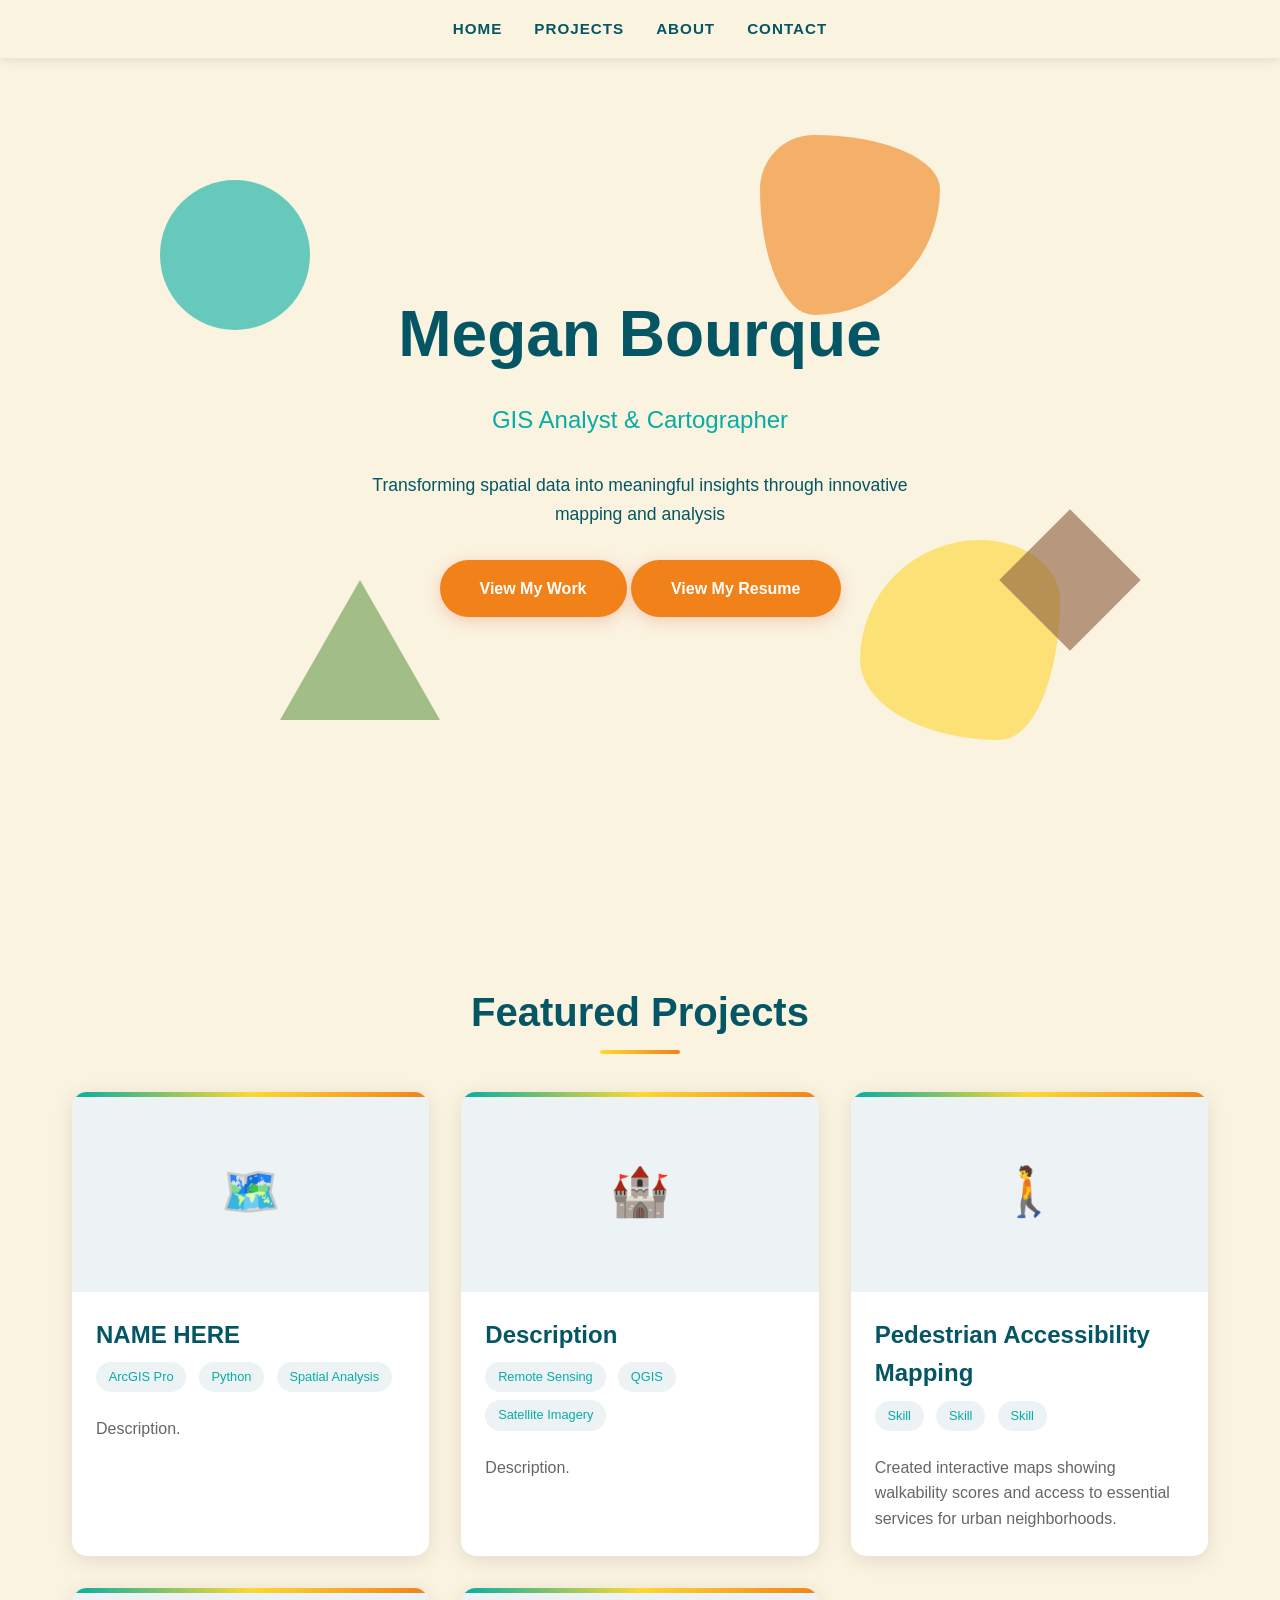
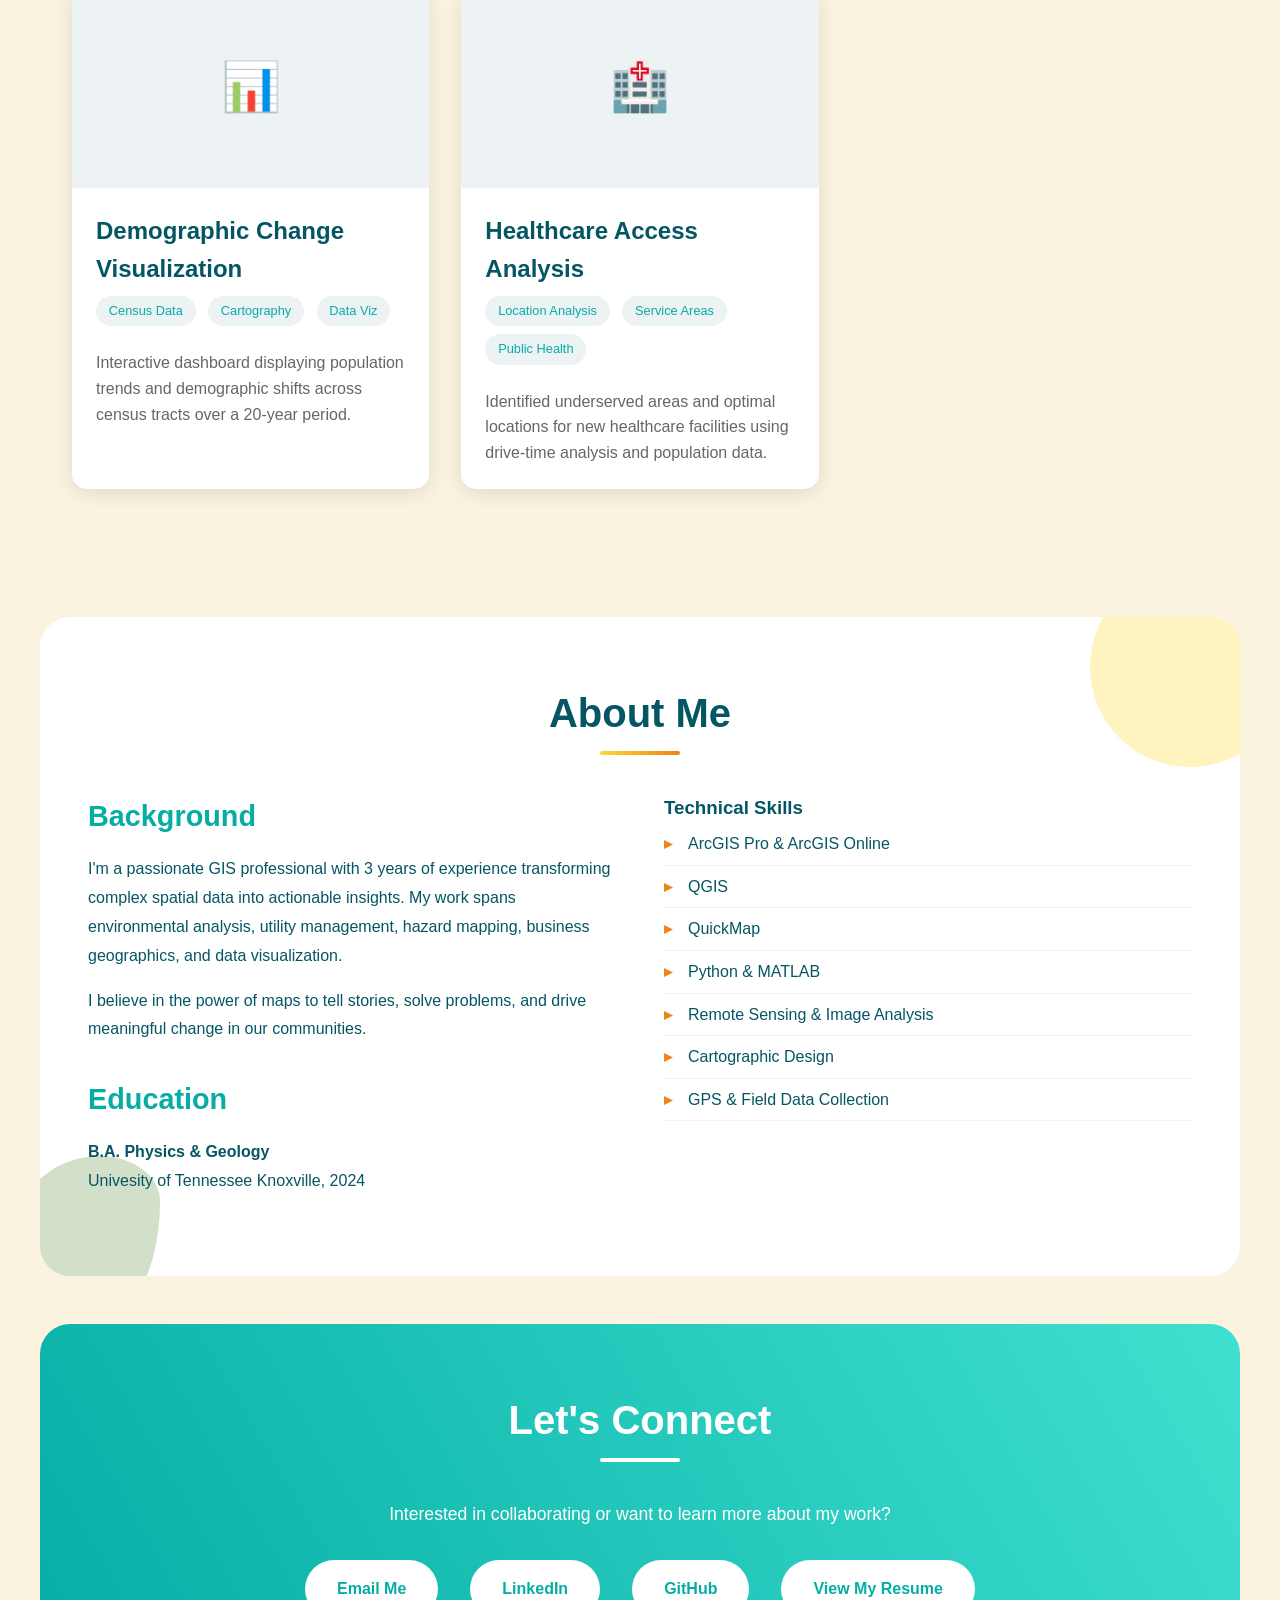
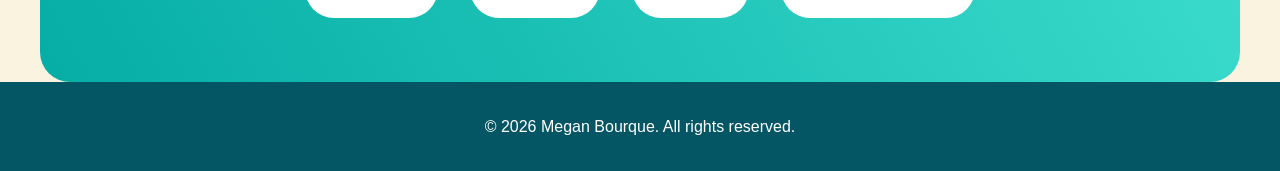
==== commit e031dfd5: "reverted css changes" ====
--- a/index.html
+++ b/index.html
@@ -6,8 +6,437 @@
 <head>
     <meta charset="UTF-8">
     <meta name="viewport" content="width=device-width, initial-scale=1.0">
-    <link rel="stylesheet" href="styling.css">
     <title>GIS Portfolio | Megan B. Bourque</title>
+    <style>
+        * {
+            margin: 0;
+            padding: 0;
+            box-sizing: border-box;
+        }
+
+        :root {
+            --teal: hsl(177, 94%, 35%);
+            --orange: #f1821a;
+            --yellow: #fdd831;
+            --green: #6A994E;
+            --brown: #8B5A3C;
+            --cream: #FAF3E0;
+            --dark: #055664;
+            --light-gray: #EDF2F4;
+            --tuqoise: #40E0D0;
+        }
+
+        body {
+            font-family: 'Segoe UI', Tahoma, Geneva, Verdana, sans-serif;
+            color: var(--dark);
+            line-height: 1.6;
+            background: var(--cream);
+            overflow-x: hidden;
+        }
+
+        nav {
+            position: fixed;
+            top: 0;
+            width: 100%;
+            background: rgba(250, 243, 224, 0.95);
+            backdrop-filter: blur(10px);
+            padding: 1rem 2rem;
+            z-index: 1000;
+            box-shadow: 0 2px 10px rgba(0,0,0,0.1);
+        }
+
+        nav ul {
+            list-style: none;
+            display: flex;
+            justify-content: center;
+            gap: 2rem;
+        }
+
+        nav a {
+            text-decoration: none;
+            color: var(--dark);
+            font-weight: 600;
+            font-size: 0.95rem;
+            text-transform: uppercase;
+            letter-spacing: 1px;
+            transition: color 0.3s;
+            position: relative;
+        }
+
+        nav a::after {
+            content: '';
+            position: absolute;
+            bottom: -5px;
+            left: 0;
+            width: 0;
+            height: 3px;
+            background: var(--teal);
+            transition: width 0.3s;
+        }
+
+        nav a:hover::after {
+            width: 100%;
+        }
+
+        nav a:hover {
+            color: var(--teal);
+        }
+
+        #hero {
+            min-height: 100vh;
+            display: flex;
+            align-items: center;
+            justify-content: center;
+            position: relative;
+            overflow: hidden;
+            padding-top: 80px;
+        }
+
+        .hero-content {
+            text-align: center;
+            z-index: 10;
+            max-width: 800px;
+            padding: 2rem;
+        }
+
+        .hero-content h1 {
+            font-size: 4rem;
+            font-weight: 800;
+            margin-bottom: 1rem;
+            color: var(--dark);
+        }
+
+        .hero-content .subtitle {
+            font-size: 1.5rem;
+            color: var(--teal);
+            margin-bottom: 2rem;
+            font-weight: 300;
+        }
+
+        .hero-content p {
+            font-size: 1.1rem;
+            margin-bottom: 2rem;
+            max-width: 600px;
+            margin-left: auto;
+            margin-right: auto;
+        }
+
+        .cta-button {
+            display: inline-block;
+            padding: 1rem 2.5rem;
+            background: var(--orange);
+            color: white;
+            text-decoration: none;
+            border-radius: 50px;
+            font-weight: 600;
+            transition: all 0.3s;
+            box-shadow: 0 4px 15px rgba(231, 111, 81, 0.3);
+        }
+
+        .cta-button:hover {
+            transform: translateY(-3px);
+            box-shadow: 0 6px 20px rgba(231, 111, 81, 0.4);
+        }
+
+        .shape {
+            position: absolute;
+            opacity: 0.6;
+            animation: float 6s ease-in-out infinite;
+        }
+
+        .shape.circle {
+            width: 150px;
+            height: 150px;
+            background: var(--teal);
+            border-radius: 50%;
+            top: 20%;
+            left: 10%;
+            animation-delay: 0s;
+        }
+
+        .shape.blob1 {
+            width: 200px;
+            height: 200px;
+            background: var(--yellow);
+            border-radius: 60% 40% 30% 70% / 60% 30% 70% 40%;
+            top: 60%;
+            right: 15%;
+            animation-delay: 1s;
+        }
+
+        .shape.triangle {
+            width: 0;
+            height: 0;
+            border-left: 80px solid transparent;
+            border-right: 80px solid transparent;
+            border-bottom: 140px solid var(--green);
+            bottom: 20%;
+            left: 20%;
+            animation-delay: 2s;
+        }
+
+        .shape.blob2 {
+            width: 180px;
+            height: 180px;
+            background: var(--orange);
+            border-radius: 30% 70% 70% 30% / 30% 30% 70% 70%;
+            top: 15%;
+            right: 25%;
+            animation-delay: 1.5s;
+        }
+
+        .shape.square {
+            width: 100px;
+            height: 100px;
+            background: var(--brown);
+            transform: rotate(45deg);
+            bottom: 30%;
+            right: 10%;
+            animation-delay: 0.5s;
+        }
+
+        @keyframes float {
+            0%, 100% {
+                transform: translateY(0) rotate(0deg);
+            }
+            50% {
+                transform: translateY(-20px) rotate(5deg);
+            }
+        }
+
+        section {
+            padding: 5rem 2rem;
+            max-width: 1200px;
+            margin: 0 auto;
+        }
+
+        section h2 {
+            font-size: 2.5rem;
+            margin-bottom: 3rem;
+            text-align: center;
+            position: relative;
+            color: var(--dark);
+        }
+
+        section h2::after {
+            content: '';
+            position: absolute;
+            bottom: -10px;
+            left: 50%;
+            transform: translateX(-50%);
+            width: 80px;
+            height: 4px;
+            background: linear-gradient(90deg, var(--yellow), var(--orange));
+            border-radius: 2px;
+        }
+
+        .projects-grid {
+            display: grid;
+            grid-template-columns: repeat(auto-fit, minmax(300px, 1fr));
+            gap: 2rem;
+            margin-top: 3rem;
+        }
+
+        .project-card {
+            background: white;
+            border-radius: 15px;
+            overflow: hidden;
+            box-shadow: 0 4px 20px rgba(0,0,0,0.1);
+            transition: transform 0.3s, box-shadow 0.3s;
+            position: relative;
+        }
+
+        .project-card::before {
+            content: '';
+            position: absolute;
+            top: 0;
+            left: 0;
+            width: 100%;
+            height: 5px;
+            background: linear-gradient(90deg, var(--teal), var(--yellow), var(--orange));
+        }
+
+        .project-card:hover {
+            transform: translateY(-10px);
+            box-shadow: 0 8px 30px rgba(0,0,0,0.15);
+        }
+
+        .project-image {
+            width: 100%;
+            height: 200px;
+            background: var(--light-gray);
+            display: flex;
+            align-items: center;
+            justify-content: center;
+            font-size: 3rem;
+        }
+
+        .project-content {
+            padding: 1.5rem;
+        }
+
+        .project-content h3 {
+            font-size: 1.5rem;
+            margin-bottom: 0.5rem;
+            color: var(--dark);
+        }
+
+        .project-tag {
+            display: inline-block;
+            padding: 0.3rem 0.8rem;
+            background: var(--light-gray);
+            color: var(--teal);
+            border-radius: 20px;
+            font-size: 0.8rem;
+            margin-right: 0.5rem;
+            margin-bottom: 0.5rem;
+        }
+
+        .project-content p {
+            margin-top: 1rem;
+            color: #666;
+        }
+
+        #about {
+            background: white;
+            border-radius: 30px;
+            padding: 4rem 3rem;
+            margin: 3rem auto;
+            position: relative;
+            overflow: hidden;
+        }
+
+        #about::before {
+            content: '';
+            position: absolute;
+            top: -50px;
+            right: -50px;
+            width: 200px;
+            height: 200px;
+            background: var(--yellow);
+            border-radius: 50%;
+            opacity: 0.3;
+        }
+
+        #about::after {
+            content: '';
+            position: absolute;
+            bottom: -30px;
+            left: -30px;
+            width: 150px;
+            height: 150px;
+            background: var(--green);
+            border-radius: 60% 40% 30% 70% / 60% 30% 70% 40%;
+            opacity: 0.3;
+        }
+
+        .about-content {
+            display: grid;
+            grid-template-columns: 1fr 1fr;
+            gap: 3rem;
+            position: relative;
+            z-index: 1;
+        }
+
+        .about-text h3 {
+            font-size: 1.8rem;
+            margin-bottom: 1rem;
+            color: var(--teal);
+        }
+
+        .about-text p {
+            margin-bottom: 1rem;
+            line-height: 1.8;
+        }
+
+        .skills-list {
+            list-style: none;
+        }
+
+        .skills-list li {
+            padding: 0.5rem 0;
+            border-bottom: 1px solid var(--light-gray);
+            position: relative;
+            padding-left: 1.5rem;
+        }
+
+        .skills-list li::before {
+            content: '▸';
+            position: absolute;
+            left: 0;
+            color: var(--orange);
+            font-weight: bold;
+        }
+
+        #contact {
+            text-align: center;
+            background: linear-gradient(60deg, var(--teal), var(--tuqoise));
+            color: white;
+            border-radius: 30px;
+            padding: 4rem 2rem;
+        }
+
+        #contact h2 {
+            color: white;
+        }
+
+        #contact h2::after {
+            background: white;
+        }
+
+        .contact-links {
+            display: flex;
+            justify-content: center;
+            gap: 2rem;
+            margin-top: 2rem;
+            flex-wrap: wrap;
+        }
+
+        .contact-link {
+            display: inline-block;
+            padding: 1rem 2rem;
+            background: white;
+            color: var(--teal);
+            text-decoration: none;
+            border-radius: 50px;
+            font-weight: 600;
+            transition: all 0.3s;
+        }
+
+        .contact-link:hover {
+            transform: translateY(-3px);
+            box-shadow: 0 6px 20px rgba(0,0,0,0.2);
+        }
+
+        footer {
+            text-align: center;
+            padding: 2rem;
+            background: var(--dark);
+            color: white;
+        }
+
+        @media (max-width: 768px) {
+            .hero-content h1 {
+                font-size: 2.5rem;
+            }
+            .hero-content .subtitle {
+                font-size: 1.2rem;
+            }
+            nav ul {
+                flex-wrap: wrap;
+                gap: 1rem;
+            }
+            .about-content {
+                grid-template-columns: 1fr;
+            }
+            section {
+                padding: 3rem 1rem;
+            }
+            .shape {
+                opacity: 0.3;
+            }
+        }
+    </style>
 </head>
 <body>
     <nav>
